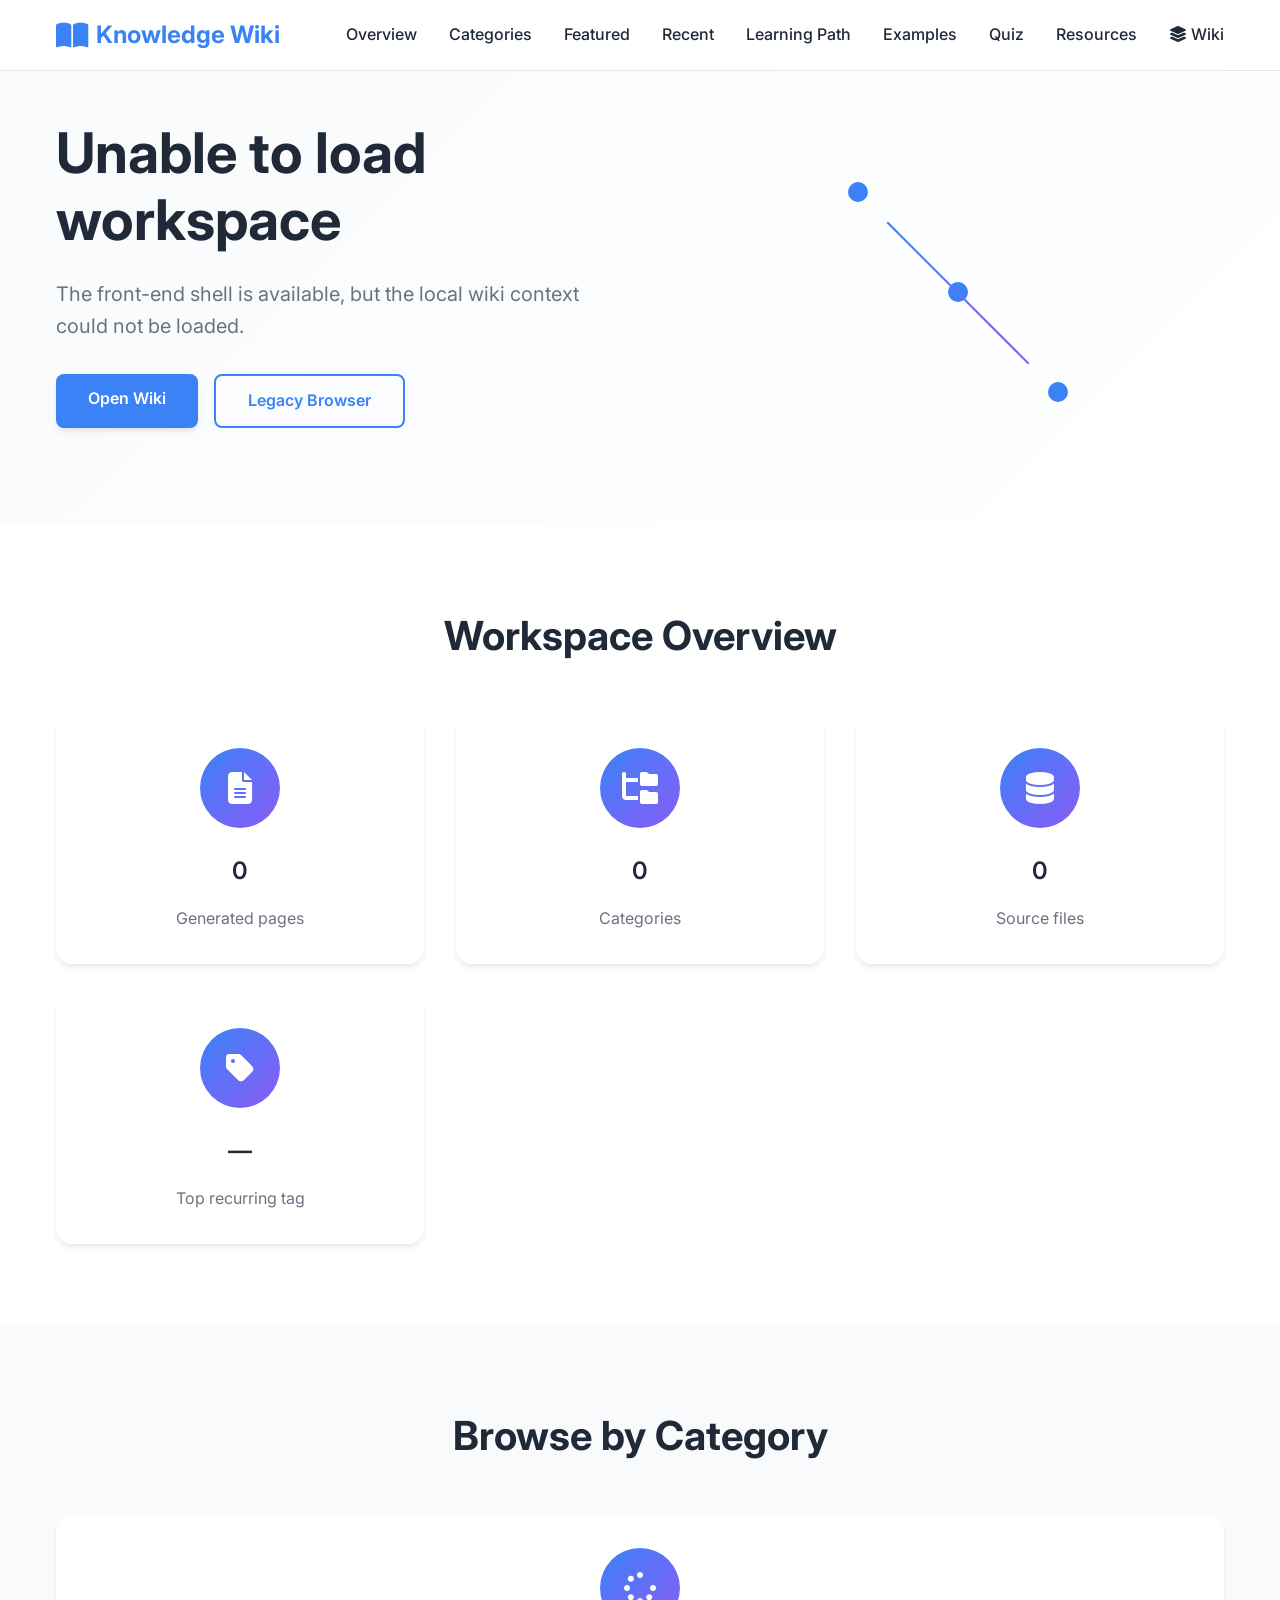
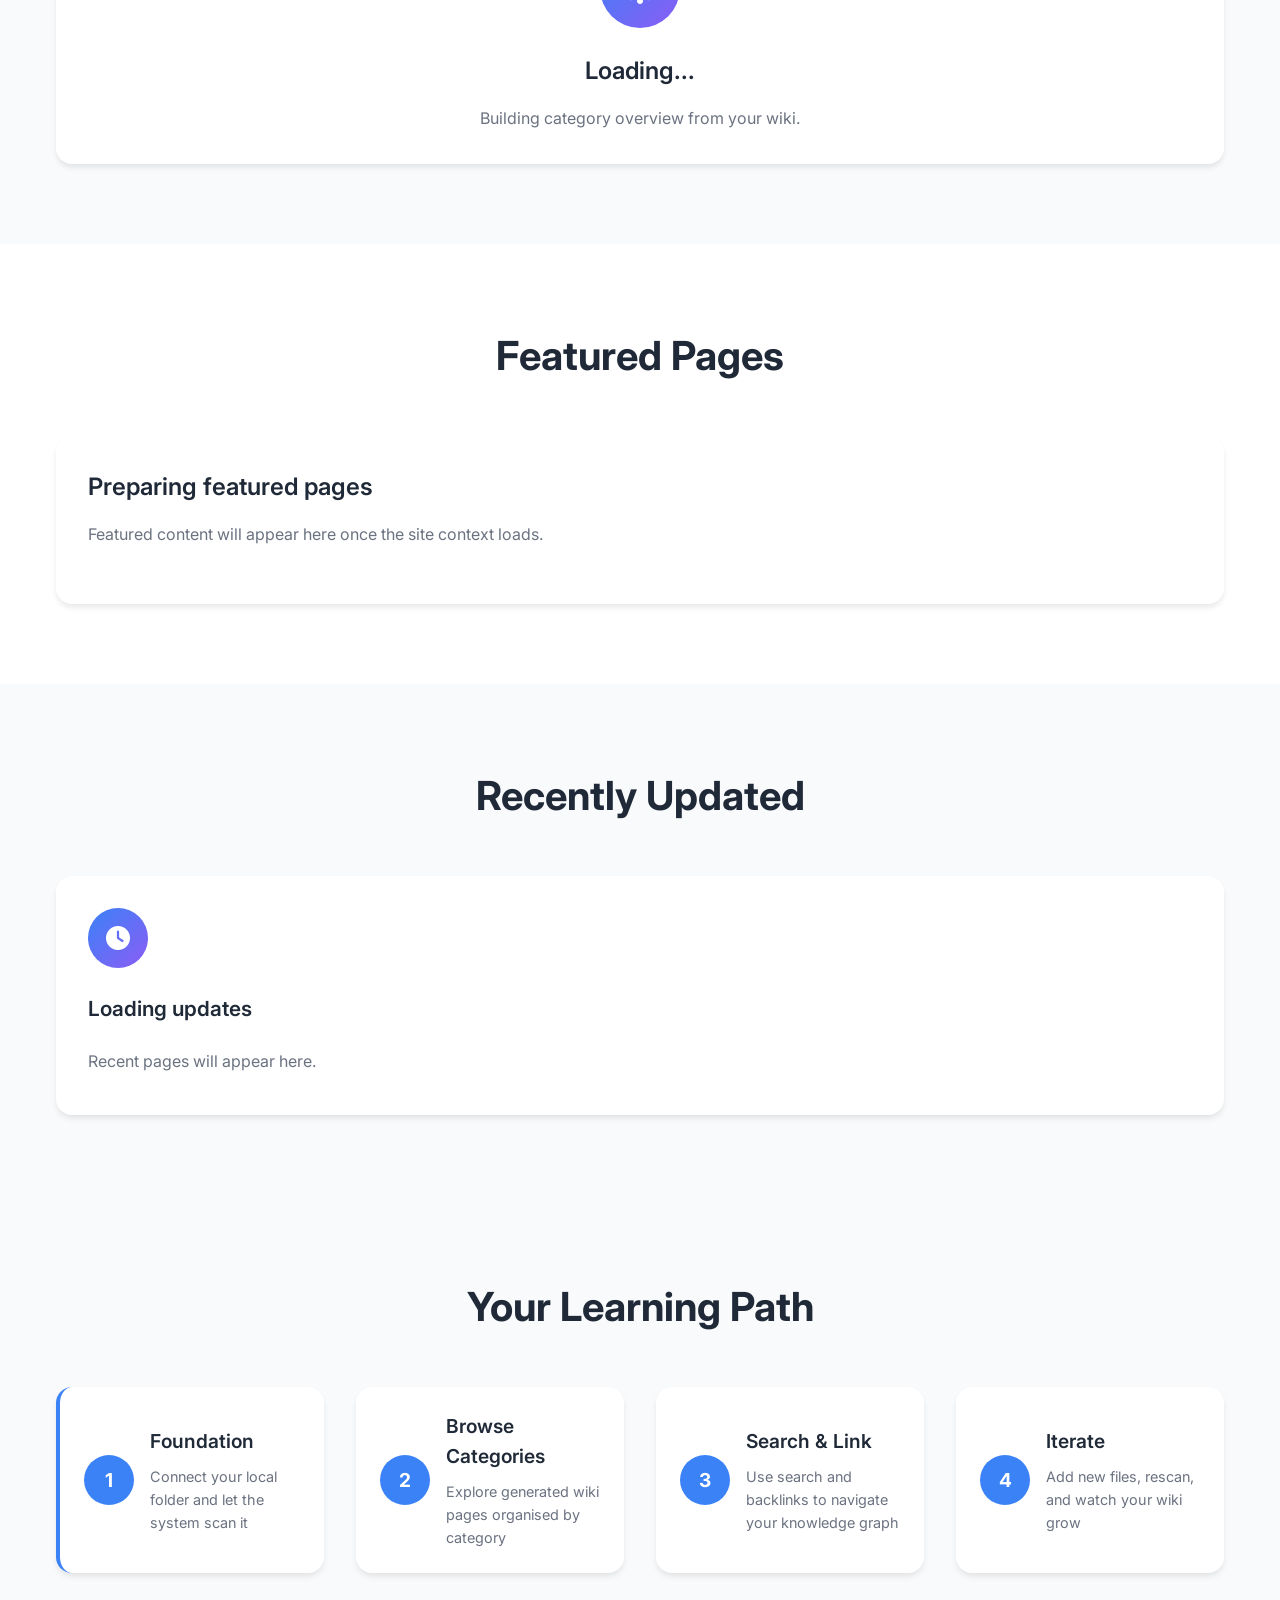
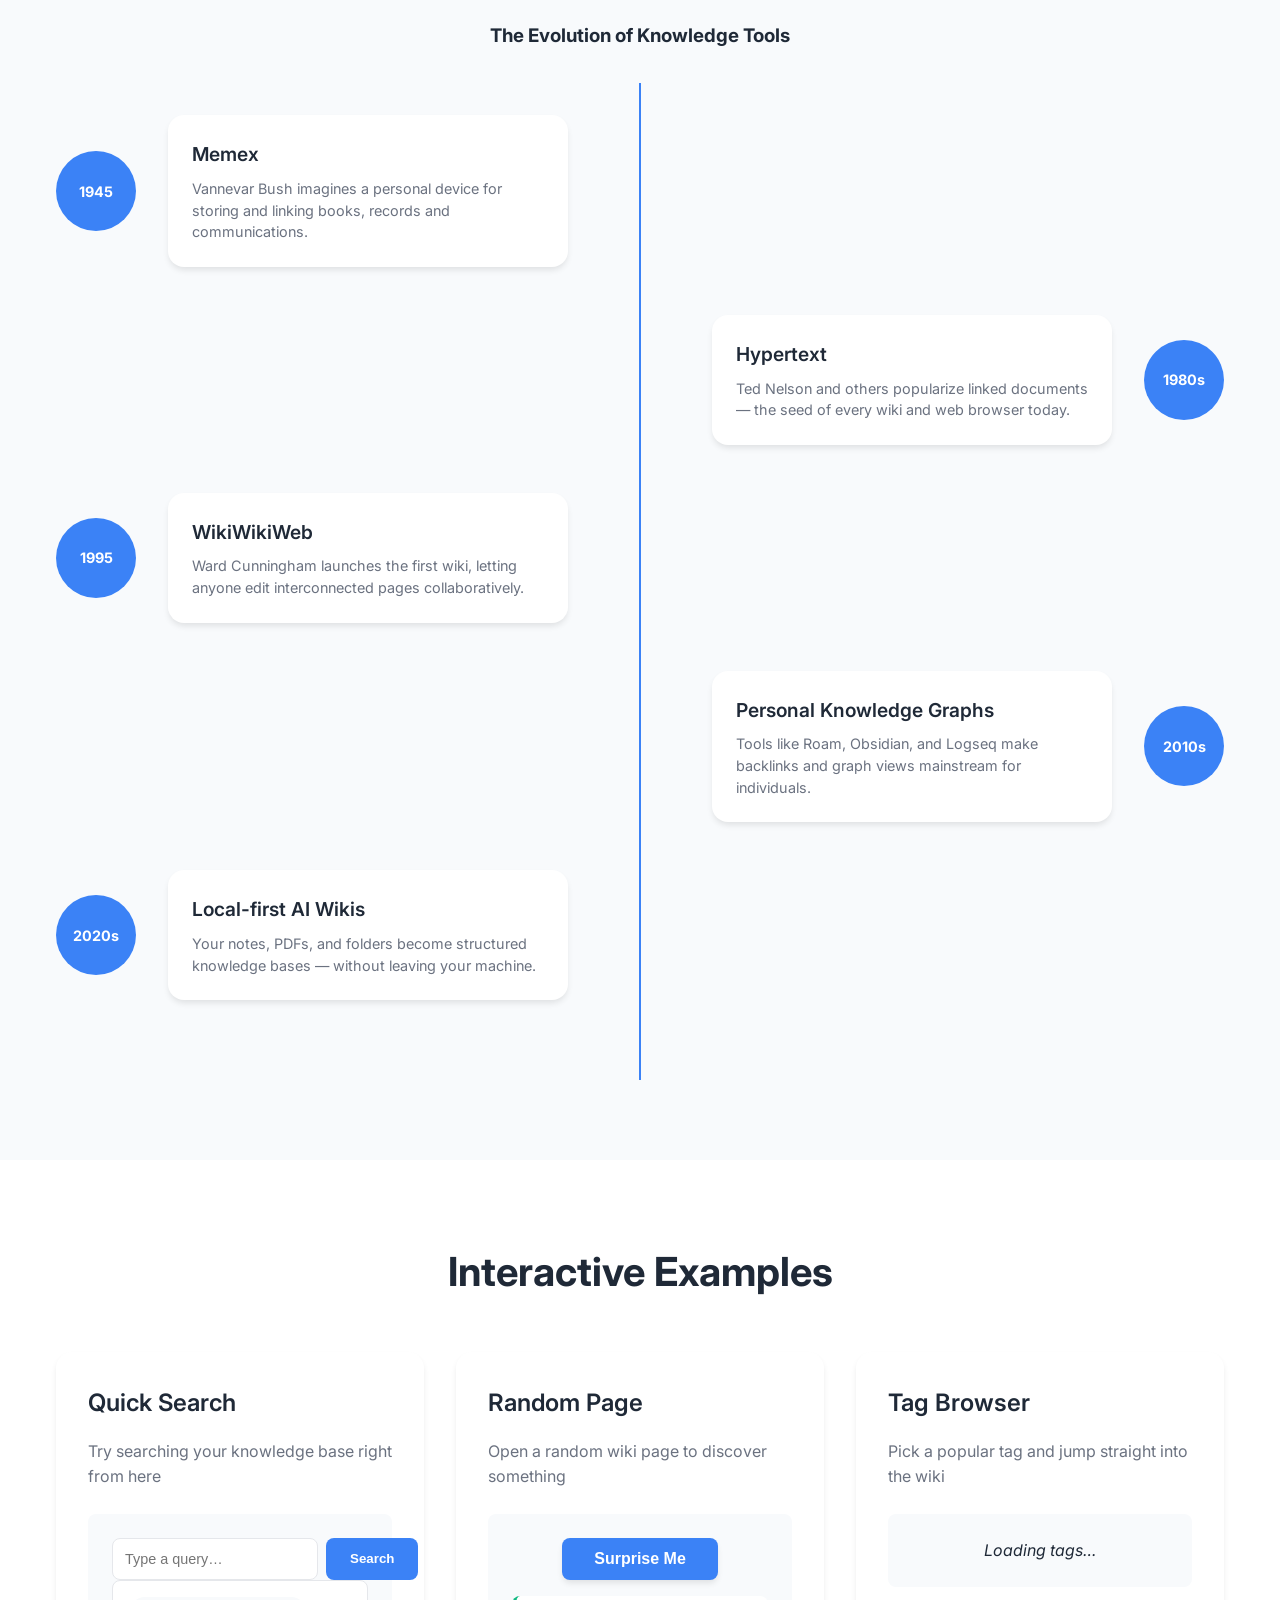
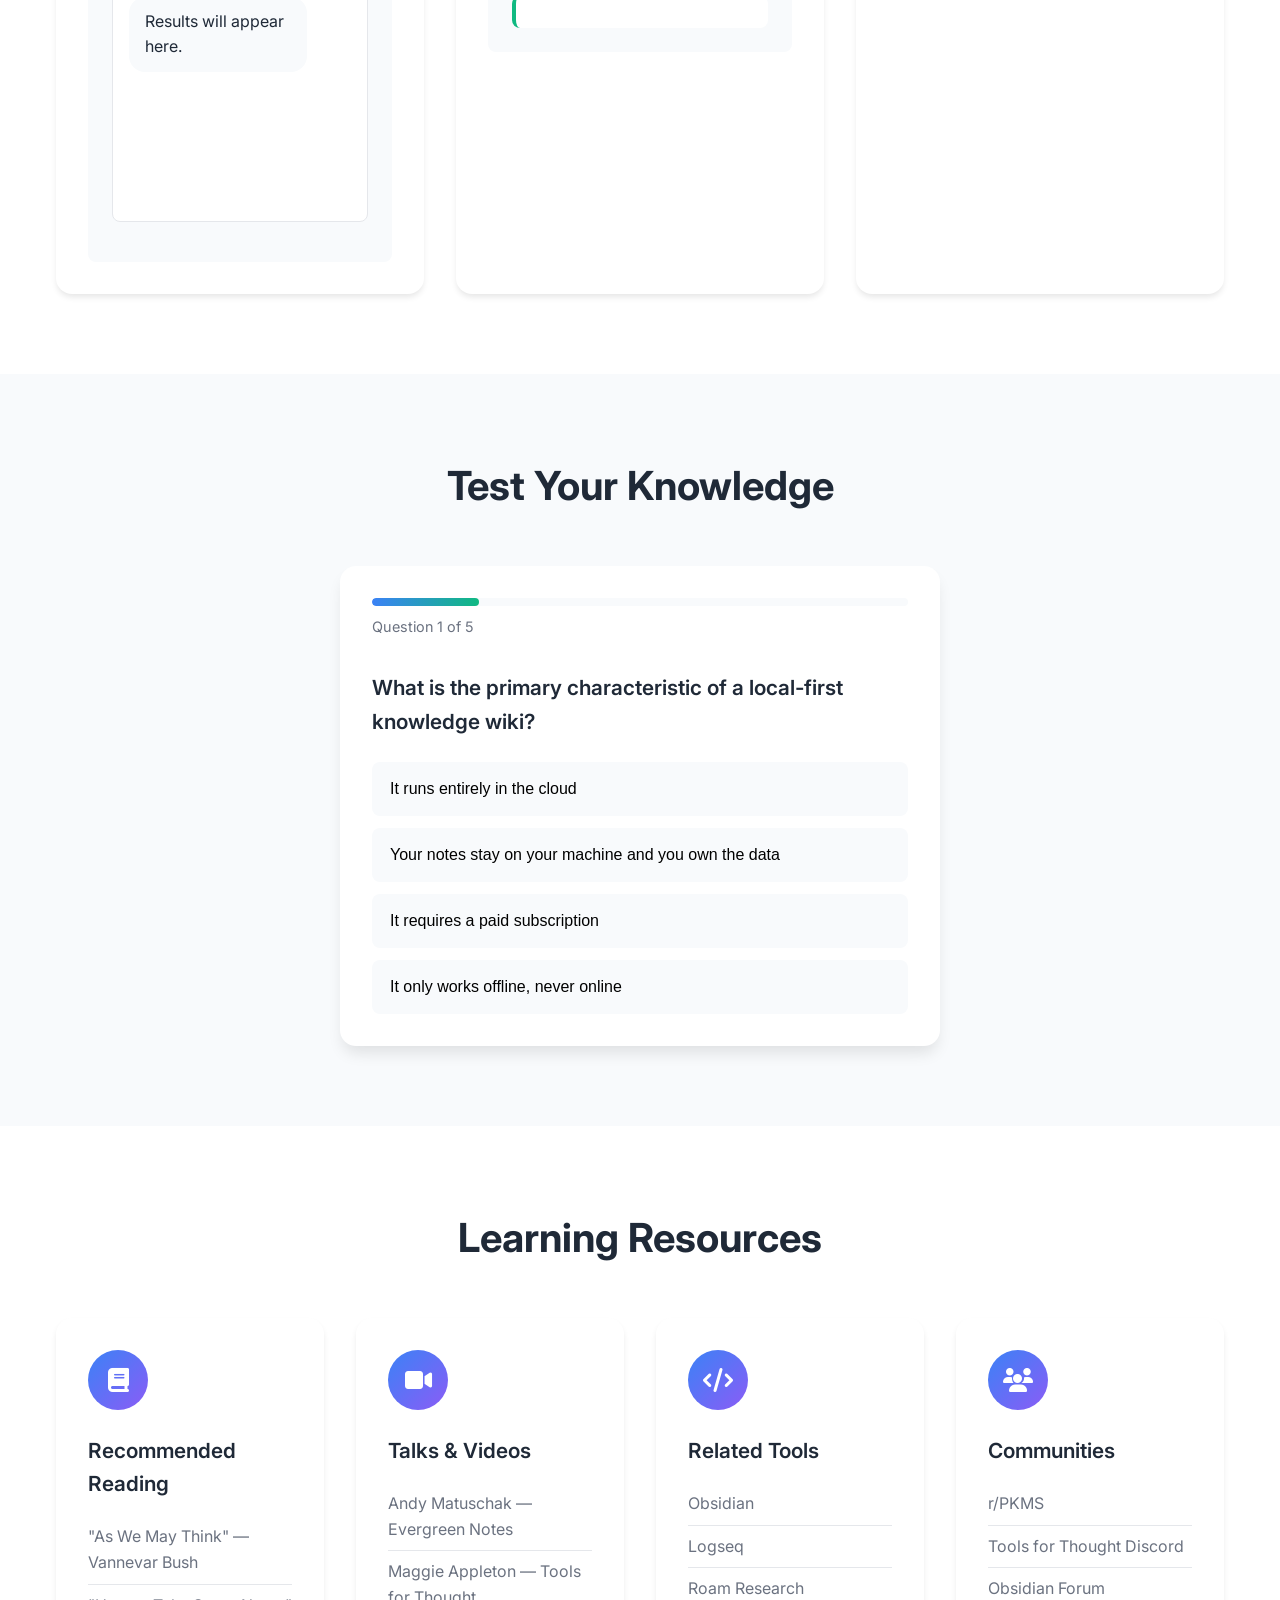
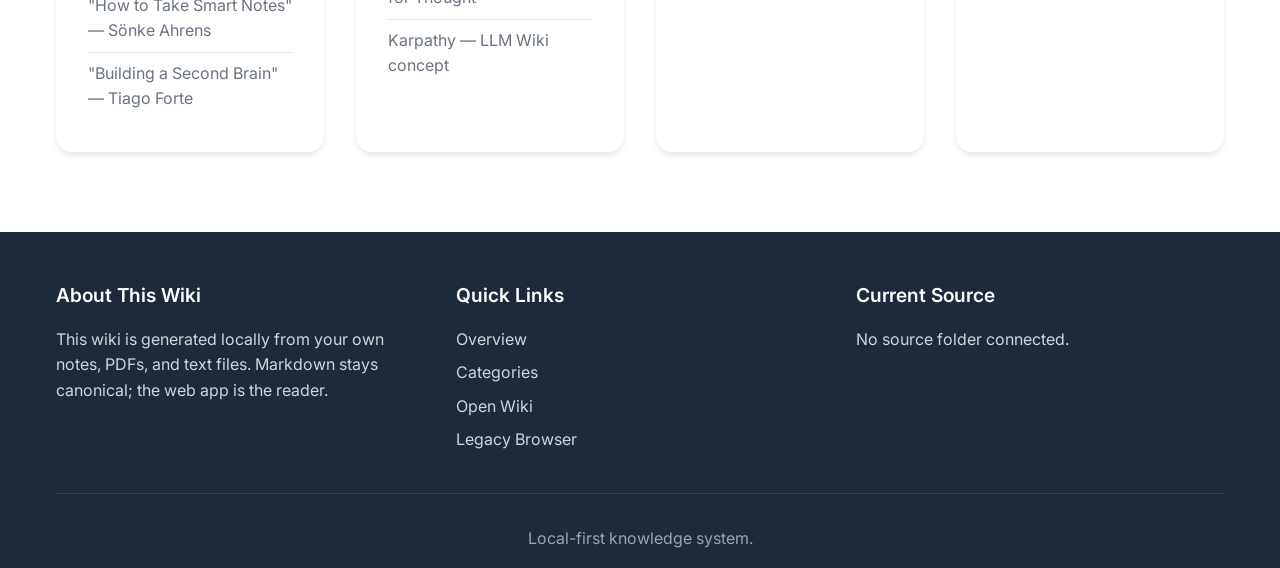
==== app/web/index.html @ fa037334 "Promote web wiki frontend" ====
<!DOCTYPE html>
<html lang="en">
<head>
    <meta charset="UTF-8">
    <meta name="viewport" content="width=device-width, initial-scale=1.0">
    <title>Local Knowledge Wiki</title>
    <link rel="stylesheet" href="css/style.css">
    <link rel="stylesheet" href="css/responsive.css">
    <link href="https://fonts.googleapis.com/css2?family=Inter:wght@300;400;500;600;700&display=swap" rel="stylesheet">
    <link rel="stylesheet" href="https://cdnjs.cloudflare.com/ajax/libs/font-awesome/6.4.0/css/all.min.css">
</head>
<body>
    <nav class="navbar">
        <div class="nav-container">
            <div class="nav-logo">
                <i class="fas fa-book-open"></i>
                <span id="siteTitle">Knowledge Wiki</span>
            </div>
            <ul class="nav-menu">
                <li><a href="#overview" class="nav-link">Overview</a></li>
                <li><a href="#categories" class="nav-link">Categories</a></li>
                <li><a href="#featured" class="nav-link">Featured</a></li>
                <li><a href="#recent" class="nav-link">Recent</a></li>
                <li><a href="#learning" class="nav-link">Learning Path</a></li>
                <li><a href="#examples" class="nav-link">Examples</a></li>
                <li><a href="#quiz" class="nav-link">Quiz</a></li>
                <li><a href="#resources" class="nav-link">Resources</a></li>
                <li><a href="wiki.html" id="wikiNavLink" class="nav-link wiki-nav-link"><i class="fas fa-layer-group" style="margin-right:4px"></i>Wiki</a></li>
            </ul>
            <div class="hamburger">
                <span></span>
                <span></span>
                <span></span>
            </div>
        </div>
    </nav>

    <section id="home" class="hero">
        <div class="hero-container">
            <div class="hero-content">
                <h1 class="hero-title" id="heroTitle">Local Knowledge Wiki</h1>
                <p class="hero-subtitle" id="heroSubtitle">Scan a local folder, turn it into structured Markdown, and browse it through a polished web reader.</p>
                <div class="hero-buttons">
                    <a class="btn btn-primary" id="openWikiButton" href="wiki.html">Open Wiki</a>
                    <a class="btn btn-secondary" id="legacyButton" href="/home">Legacy Browser</a>
                </div>
                <p id="heroMeta" class="hero-meta"></p>
            </div>
            <div class="hero-visual">
                <div class="ai-animation">
                    <div class="neural-network">
                        <div class="node"></div>
                        <div class="node"></div>
                        <div class="node"></div>
                        <div class="connection"></div>
                    </div>
                </div>
            </div>
        </div>
    </section>

    <section id="overview" class="section">
        <div class="container">
            <h2 class="section-title">Workspace Overview</h2>
            <div class="content-grid" id="overviewGrid">
                <div class="content-card">
                    <div class="card-icon"><i class="fas fa-file-alt"></i></div>
                    <h3 id="statPages">0</h3>
                    <p>Generated pages</p>
                </div>
                <div class="content-card">
                    <div class="card-icon"><i class="fas fa-folder-tree"></i></div>
                    <h3 id="statCategories">0</h3>
                    <p>Categories</p>
                </div>
                <div class="content-card">
                    <div class="card-icon"><i class="fas fa-database"></i></div>
                    <h3 id="statSources">0</h3>
                    <p>Source files</p>
                </div>
                <div class="content-card">
                    <div class="card-icon"><i class="fas fa-tag"></i></div>
                    <h3 id="statTopTag">—</h3>
                    <p>Top recurring tag</p>
                </div>
            </div>
        </div>
    </section>

    <section id="categories" class="section bg-light">
        <div class="container">
            <h2 class="section-title">Browse by Category</h2>
            <div class="content-grid" id="categoryCards">
                <div class="content-card">
                    <div class="card-icon"><i class="fas fa-spinner"></i></div>
                    <h3>Loading...</h3>
                    <p>Building category overview from your wiki.</p>
                </div>
            </div>
        </div>
    </section>

    <section id="featured" class="section">
        <div class="container">
            <h2 class="section-title">Featured Pages</h2>
            <div class="examples-grid" id="featuredGrid">
                <div class="example-card">
                    <h3>Preparing featured pages</h3>
                    <p>Featured content will appear here once the site context loads.</p>
                </div>
            </div>
        </div>
    </section>

    <section id="recent" class="section bg-light">
        <div class="container">
            <h2 class="section-title">Recently Updated</h2>
            <div class="resources-grid" id="recentGrid">
                <div class="resource-card">
                    <div class="resource-icon"><i class="fas fa-clock"></i></div>
                    <h3>Loading updates</h3>
                    <ul>
                        <li>Recent pages will appear here.</li>
                    </ul>
                </div>
            </div>
        </div>
    </section>

    <!-- Learning Path Section -->
    <section id="learning" class="section bg-light">
        <div class="container">
            <h2 class="section-title">Your Learning Path</h2>
            <div class="learning-path">
                <div class="path-step active" data-step="1">
                    <div class="step-number">1</div>
                    <div class="step-content">
                        <h3>Foundation</h3>
                        <p>Connect your local folder and let the system scan it</p>
                    </div>
                </div>
                <div class="path-step" data-step="2">
                    <div class="step-number">2</div>
                    <div class="step-content">
                        <h3>Browse Categories</h3>
                        <p>Explore generated wiki pages organised by category</p>
                    </div>
                </div>
                <div class="path-step" data-step="3">
                    <div class="step-number">3</div>
                    <div class="step-content">
                        <h3>Search & Link</h3>
                        <p>Use search and backlinks to navigate your knowledge graph</p>
                    </div>
                </div>
                <div class="path-step" data-step="4">
                    <div class="step-number">4</div>
                    <div class="step-content">
                        <h3>Iterate</h3>
                        <p>Add new files, rescan, and watch your wiki grow</p>
                    </div>
                </div>
            </div>

            <div style="margin-top: 3rem;">
                <h3 style="text-align: center; margin-bottom: 2rem;">The Evolution of Knowledge Tools</h3>
                <div class="timeline">
                    <div class="timeline-item">
                        <div class="timeline-year">1945</div>
                        <div class="timeline-content">
                            <h4>Memex</h4>
                            <p>Vannevar Bush imagines a personal device for storing and linking books, records and communications.</p>
                        </div>
                    </div>
                    <div class="timeline-item">
                        <div class="timeline-year">1980s</div>
                        <div class="timeline-content">
                            <h4>Hypertext</h4>
                            <p>Ted Nelson and others popularize linked documents — the seed of every wiki and web browser today.</p>
                        </div>
                    </div>
                    <div class="timeline-item">
                        <div class="timeline-year">1995</div>
                        <div class="timeline-content">
                            <h4>WikiWikiWeb</h4>
                            <p>Ward Cunningham launches the first wiki, letting anyone edit interconnected pages collaboratively.</p>
                        </div>
                    </div>
                    <div class="timeline-item">
                        <div class="timeline-year">2010s</div>
                        <div class="timeline-content">
                            <h4>Personal Knowledge Graphs</h4>
                            <p>Tools like Roam, Obsidian, and Logseq make backlinks and graph views mainstream for individuals.</p>
                        </div>
                    </div>
                    <div class="timeline-item">
                        <div class="timeline-year">2020s</div>
                        <div class="timeline-content">
                            <h4>Local-first AI Wikis</h4>
                            <p>Your notes, PDFs, and folders become structured knowledge bases — without leaving your machine.</p>
                        </div>
                    </div>
                </div>
            </div>
        </div>
    </section>

    <!-- Interactive Examples Section -->
    <section id="examples" class="section">
        <div class="container">
            <h2 class="section-title">Interactive Examples</h2>
            <div class="examples-grid">
                <div class="example-card">
                    <h3>Quick Search</h3>
                    <p>Try searching your knowledge base right from here</p>
                    <div class="demo-container">
                        <div class="chat-interface">
                            <div class="chat-input">
                                <input type="text" id="quickSearchInput" placeholder="Type a query…" />
                                <button onclick="quickSearch()">Search</button>
                            </div>
                            <div class="chat-messages" id="quickSearchResults">
                                <div class="message bot-message">Results will appear here.</div>
                            </div>
                        </div>
                    </div>
                </div>
                <div class="example-card">
                    <h3>Random Page</h3>
                    <p>Open a random wiki page to discover something</p>
                    <div class="demo-container">
                        <div class="decision-scenario">
                            <button class="btn btn-primary" onclick="openRandomPage()">Surprise Me</button>
                            <div id="randomPageResult" class="decision-result"></div>
                        </div>
                    </div>
                </div>
                <div class="example-card">
                    <h3>Tag Browser</h3>
                    <p>Pick a popular tag and jump straight into the wiki</p>
                    <div class="demo-container">
                        <div class="task-planner">
                            <div id="tagButtons" class="tag-buttons"><em>Loading tags…</em></div>
                        </div>
                    </div>
                </div>
            </div>
        </div>
    </section>

    <!-- Quiz Section -->
    <section id="quiz" class="section bg-light">
        <div class="container">
            <h2 class="section-title">Test Your Knowledge</h2>
            <div class="quiz-container">
                <div class="quiz-card" id="quizCard">
                    <div class="quiz-progress">
                        <div class="progress-bar">
                            <div class="progress-fill" id="progressFill"></div>
                        </div>
                        <span class="progress-text" id="progressText">Question 1 of 5</span>
                    </div>
                    <div class="quiz-question" id="quizQuestion">
                        <h3>What is the primary characteristic of a local-first knowledge wiki?</h3>
                    </div>
                    <div class="quiz-options" id="quizOptions">
                        <button class="quiz-option" onclick="selectAnswer(0)">It runs entirely in the cloud</button>
                        <button class="quiz-option" onclick="selectAnswer(1)">Your notes stay on your machine and you own the data</button>
                        <button class="quiz-option" onclick="selectAnswer(2)">It requires a paid subscription</button>
                        <button class="quiz-option" onclick="selectAnswer(3)">It only works offline, never online</button>
                    </div>
                    <div class="quiz-result" id="quizResult" style="display: none;">
                        <h3>Quiz Completed!</h3>
                        <p id="resultText"></p>
                        <button class="btn btn-primary" onclick="restartQuiz()">Restart Quiz</button>
                    </div>
                </div>
            </div>
        </div>
    </section>

    <!-- Resources Section -->
    <section id="resources" class="section">
        <div class="container">
            <h2 class="section-title">Learning Resources</h2>
            <div class="resources-grid">
                <div class="resource-card">
                    <div class="resource-icon"><i class="fas fa-book"></i></div>
                    <h3>Recommended Reading</h3>
                    <ul>
                        <li>"As We May Think" — Vannevar Bush</li>
                        <li>"How to Take Smart Notes" — Sönke Ahrens</li>
                        <li>"Building a Second Brain" — Tiago Forte</li>
                    </ul>
                </div>
                <div class="resource-card">
                    <div class="resource-icon"><i class="fas fa-video"></i></div>
                    <h3>Talks & Videos</h3>
                    <ul>
                        <li>Andy Matuschak — Evergreen Notes</li>
                        <li>Maggie Appleton — Tools for Thought</li>
                        <li>Karpathy — LLM Wiki concept</li>
                    </ul>
                </div>
                <div class="resource-card">
                    <div class="resource-icon"><i class="fas fa-code"></i></div>
                    <h3>Related Tools</h3>
                    <ul>
                        <li>Obsidian</li>
                        <li>Logseq</li>
                        <li>Roam Research</li>
                    </ul>
                </div>
                <div class="resource-card">
                    <div class="resource-icon"><i class="fas fa-users"></i></div>
                    <h3>Communities</h3>
                    <ul>
                        <li>r/PKMS</li>
                        <li>Tools for Thought Discord</li>
                        <li>Obsidian Forum</li>
                    </ul>
                </div>
            </div>
        </div>
    </section>

    <footer class="footer">
        <div class="container">
            <div class="footer-content">
                <div class="footer-section">
                    <h3>About This Wiki</h3>
                    <p id="footerAbout">This wiki is generated locally from your own notes, PDFs, and text files. Markdown stays canonical; the web app is the reader.</p>
                </div>
                <div class="footer-section">
                    <h3>Quick Links</h3>
                    <ul>
                        <li><a href="#overview">Overview</a></li>
                        <li><a href="#categories">Categories</a></li>
                        <li><a id="footerWikiLink" href="wiki.html">Open Wiki</a></li>
                        <li><a id="footerLegacyLink" href="/home">Legacy Browser</a></li>
                    </ul>
                </div>
                <div class="footer-section">
                    <h3>Current Source</h3>
                    <p id="sourceRootDisplay">No source folder connected.</p>
                </div>
            </div>
            <div class="footer-bottom">
                <p id="footerStatus">Local-first knowledge system.</p>
            </div>
        </div>
    </footer>

    <script src="js/main.js"></script>
</body>
</html>
---- app/web/css/style.css ----
/* Reset and Base Styles */
* {
    margin: 0;
    padding: 0;
    box-sizing: border-box;
}

:root {
    --primary-color: #3b82f6;
    --secondary-color: #8b5cf6;
    --accent-color: #10b981;
    --text-primary: #1f2937;
    --text-secondary: #6b7280;
    --bg-primary: #ffffff;
    --bg-secondary: #f8fafc;
    --bg-dark: #1e293b;
    --border-color: #e5e7eb;
    --shadow-sm: 0 1px 2px 0 rgb(0 0 0 / 0.05);
    --shadow-md: 0 4px 6px -1px rgb(0 0 0 / 0.1);
    --shadow-lg: 0 10px 15px -3px rgb(0 0 0 / 0.1);
    --shadow-xl: 0 20px 25px -5px rgb(0 0 0 / 0.1);
}

body {
    font-family: 'Inter', -apple-system, BlinkMacSystemFont, 'Segoe UI', Roboto, sans-serif;
    line-height: 1.6;
    color: var(--text-primary);
    background-color: var(--bg-primary);
}

.container {
    max-width: 1200px;
    margin: 0 auto;
    padding: 0 1rem;
}

/* Navigation */
.navbar {
    position: fixed;
    top: 0;
    width: 100%;
    background: var(--bg-primary);
    backdrop-filter: blur(10px);
    border-bottom: 1px solid var(--border-color);
    z-index: 1000;
    transition: all 0.3s ease;
}

.nav-container {
    max-width: 1200px;
    margin: 0 auto;
    padding: 0 1rem;
    display: flex;
    justify-content: space-between;
    align-items: center;
    height: 70px;
}

.nav-logo {
    display: flex;
    align-items: center;
    font-size: 1.5rem;
    font-weight: 700;
    color: var(--primary-color);
}

.nav-logo i {
    margin-right: 0.5rem;
    font-size: 1.8rem;
}

.nav-menu {
    display: flex;
    list-style: none;
    gap: 2rem;
}

.nav-link {
    text-decoration: none;
    color: var(--text-primary);
    font-weight: 500;
    transition: color 0.3s ease;
    position: relative;
}

.nav-link:hover {
    color: var(--primary-color);
}

.nav-link::after {
    content: '';
    position: absolute;
    bottom: -5px;
    left: 0;
    width: 0;
    height: 2px;
    background: var(--primary-color);
    transition: width 0.3s ease;
}

.nav-link:hover::after {
    width: 100%;
}

.hamburger {
    display: none;
    flex-direction: column;
    cursor: pointer;
}

.hamburger span {
    width: 25px;
    height: 3px;
    background: var(--text-primary);
    margin: 3px 0;
    transition: 0.3s;
}

/* Hero Section */
.hero {
    padding: 120px 0 80px;
    background: linear-gradient(135deg, var(--bg-secondary) 0%, var(--bg-primary) 100%);
    position: relative;
    overflow: hidden;
}

.hero-container {
    max-width: 1200px;
    margin: 0 auto;
    padding: 0 1rem;
    display: grid;
    grid-template-columns: 1fr 1fr;
    gap: 4rem;
    align-items: center;
}

.hero-title {
    font-size: 3.5rem;
    font-weight: 700;
    line-height: 1.2;
    color: var(--text-primary);
    margin-bottom: 1.5rem;
}

.hero-subtitle {
    font-size: 1.25rem;
    color: var(--text-secondary);
    margin-bottom: 2rem;
    line-height: 1.6;
}

.hero-buttons {
    display: flex;
    gap: 1rem;
}

.btn {
    padding: 0.75rem 2rem;
    border: none;
    border-radius: 0.5rem;
    font-size: 1rem;
    font-weight: 600;
    cursor: pointer;
    transition: all 0.3s ease;
    text-decoration: none;
    display: inline-block;
    text-align: center;
}

.btn-primary {
    background: var(--primary-color);
    color: white;
    box-shadow: var(--shadow-md);
}

.btn-primary:hover {
    background: #2563eb;
    transform: translateY(-2px);
    box-shadow: var(--shadow-lg);
}

.btn-secondary {
    background: transparent;
    color: var(--primary-color);
    border: 2px solid var(--primary-color);
}

.btn-secondary:hover {
    background: var(--primary-color);
    color: white;
    transform: translateY(-2px);
}

/* Hero Visual */
.hero-visual {
    display: flex;
    justify-content: center;
    align-items: center;
}

.ai-animation {
    position: relative;
    width: 300px;
    height: 300px;
}

.neural-network {
    position: relative;
    width: 100%;
    height: 100%;
}

.node {
    position: absolute;
    width: 20px;
    height: 20px;
    background: var(--primary-color);
    border-radius: 50%;
    animation: pulse 2s infinite;
}

.node:nth-child(1) {
    top: 50px;
    left: 50px;
    animation-delay: 0s;
}

.node:nth-child(2) {
    top: 150px;
    left: 150px;
    animation-delay: 0.5s;
}

.node:nth-child(3) {
    top: 250px;
    left: 250px;
    animation-delay: 1s;
}

.connection {
    position: absolute;
    width: 200px;
    height: 2px;
    background: linear-gradient(90deg, var(--primary-color), var(--secondary-color));
    top: 160px;
    left: 60px;
    transform: rotate(45deg);
    animation: flow 3s infinite;
}

@keyframes pulse {
    0%, 100% { transform: scale(1); opacity: 1; }
    50% { transform: scale(1.2); opacity: 0.7; }
}

@keyframes flow {
    0% { opacity: 0.3; }
    50% { opacity: 1; }
    100% { opacity: 0.3; }
}

/* Sections */
.section {
    padding: 80px 0;
}

.bg-light {
    background: var(--bg-secondary);
}

.section-title {
    font-size: 2.5rem;
    font-weight: 700;
    text-align: center;
    margin-bottom: 3rem;
    color: var(--text-primary);
}

/* Content Grid */
.content-grid {
    display: grid;
    grid-template-columns: repeat(auto-fit, minmax(300px, 1fr));
    gap: 2rem;
}

.content-card {
    background: var(--bg-primary);
    padding: 2rem;
    border-radius: 1rem;
    box-shadow: var(--shadow-md);
    transition: transform 0.3s ease, box-shadow 0.3s ease;
    text-align: center;
}

.content-card:hover {
    transform: translateY(-5px);
    box-shadow: var(--shadow-xl);
}

.card-icon {
    width: 80px;
    height: 80px;
    background: linear-gradient(135deg, var(--primary-color), var(--secondary-color));
    border-radius: 50%;
    display: flex;
    align-items: center;
    justify-content: center;
    margin: 0 auto 1.5rem;
}

.card-icon i {
    font-size: 2rem;
    color: white;
}

.content-card h3 {
    font-size: 1.5rem;
    font-weight: 600;
    margin-bottom: 1rem;
    color: var(--text-primary);
}

.content-card p {
    color: var(--text-secondary);
    line-height: 1.6;
}

/* Learning Path */
.learning-path {
    display: grid;
    grid-template-columns: repeat(auto-fit, minmax(250px, 1fr));
    gap: 2rem;
    margin-top: 2rem;
}

.path-step {
    display: flex;
    align-items: center;
    padding: 1.5rem;
    background: var(--bg-primary);
    border-radius: 1rem;
    box-shadow: var(--shadow-md);
    transition: all 0.3s ease;
    position: relative;
    overflow: hidden;
}

.path-step:hover {
    transform: translateY(-3px);
    box-shadow: var(--shadow-lg);
}

.path-step.active {
    border-left: 4px solid var(--primary-color);
}

.step-number {
    width: 50px;
    height: 50px;
    background: var(--primary-color);
    color: white;
    border-radius: 50%;
    display: flex;
    align-items: center;
    justify-content: center;
    font-weight: 700;
    font-size: 1.2rem;
    margin-right: 1rem;
    flex-shrink: 0;
}

.step-content h3 {
    font-size: 1.2rem;
    font-weight: 600;
    margin-bottom: 0.5rem;
    color: var(--text-primary);
}

.step-content p {
    color: var(--text-secondary);
    font-size: 0.9rem;
}

/* Examples Grid */
.examples-grid {
    display: grid;
    grid-template-columns: repeat(auto-fit, minmax(350px, 1fr));
    gap: 2rem;
}

.example-card {
    background: var(--bg-primary);
    padding: 2rem;
    border-radius: 1rem;
    box-shadow: var(--shadow-md);
    transition: transform 0.3s ease;
}

.example-card:hover {
    transform: translateY(-3px);
}

.example-card h3 {
    font-size: 1.5rem;
    font-weight: 600;
    margin-bottom: 1rem;
    color: var(--text-primary);
}

.example-card p {
    color: var(--text-secondary);
    margin-bottom: 1.5rem;
}

.demo-container {
    background: var(--bg-secondary);
    padding: 1.5rem;
    border-radius: 0.5rem;
    margin-top: 1rem;
}

/* Chat Interface */
.chat-interface {
    display: flex;
    flex-direction: column;
    height: 300px;
}

.chat-messages {
    flex: 1;
    overflow-y: auto;
    padding: 1rem;
    background: white;
    border-radius: 0.5rem;
    margin-bottom: 1rem;
    border: 1px solid var(--border-color);
}

.message {
    margin-bottom: 1rem;
    padding: 0.75rem 1rem;
    border-radius: 1rem;
    max-width: 80%;
}

.bot-message {
    background: var(--bg-secondary);
    align-self: flex-start;
}

.user-message {
    background: var(--primary-color);
    color: white;
    align-self: flex-end;
    margin-left: auto;
}

.chat-input {
    display: flex;
    gap: 0.5rem;
}

.chat-input input {
    flex: 1;
    padding: 0.75rem;
    border: 1px solid var(--border-color);
    border-radius: 0.5rem;
    font-size: 0.9rem;
}

.chat-input button {
    padding: 0.75rem 1.5rem;
    background: var(--primary-color);
    color: white;
    border: none;
    border-radius: 0.5rem;
    cursor: pointer;
    font-weight: 600;
}

/* Decision Scenario */
.decision-scenario {
    text-align: center;
}

.decision-result {
    margin-top: 1rem;
    padding: 1rem;
    background: white;
    border-radius: 0.5rem;
    border-left: 4px solid var(--accent-color);
}

/* Task Planner */
.task-planner {
    text-align: center;
}

.task-planner input {
    width: 100%;
    padding: 0.75rem;
    margin-bottom: 1rem;
    border: 1px solid var(--border-color);
    border-radius: 0.5rem;
    font-size: 0.9rem;
}

.task-plan {
    margin-top: 1rem;
    padding: 1rem;
    background: white;
    border-radius: 0.5rem;
    border-left: 4px solid var(--secondary-color);
    text-align: left;
}

.task-plan ol {
    margin-left: 1.5rem;
}

.task-plan li {
    margin-bottom: 0.5rem;
    color: var(--text-secondary);
}

/* Quiz Styles */
.quiz-container {
    max-width: 600px;
    margin: 0 auto;
}

.quiz-card {
    background: var(--bg-primary);
    padding: 2rem;
    border-radius: 1rem;
    box-shadow: var(--shadow-lg);
}

.quiz-progress {
    margin-bottom: 2rem;
}

.progress-bar {
    width: 100%;
    height: 8px;
    background: var(--bg-secondary);
    border-radius: 4px;
    overflow: hidden;
    margin-bottom: 0.5rem;
}

.progress-fill {
    height: 100%;
    background: linear-gradient(90deg, var(--primary-color), var(--accent-color));
    border-radius: 4px;
    transition: width 0.3s ease;
    width: 20%;
}

.progress-text {
    font-size: 0.9rem;
    color: var(--text-secondary);
}

.quiz-question h3 {
    font-size: 1.3rem;
    font-weight: 600;
    margin-bottom: 1.5rem;
    color: var(--text-primary);
}

.quiz-options {
    display: flex;
    flex-direction: column;
    gap: 0.75rem;
}

.quiz-option {
    padding: 1rem;
    background: var(--bg-secondary);
    border: 2px solid transparent;
    border-radius: 0.5rem;
    text-align: left;
    cursor: pointer;
    transition: all 0.3s ease;
    font-size: 1rem;
}

.quiz-option:hover {
    border-color: var(--primary-color);
    background: white;
}

.quiz-option.correct {
    background: #d1fae5;
    border-color: var(--accent-color);
    color: #065f46;
}

.quiz-option.incorrect {
    background: #fee2e2;
    border-color: #ef4444;
    color: #991b1b;
}

.quiz-result {
    text-align: center;
    padding: 2rem;
}

.quiz-result h3 {
    font-size: 1.5rem;
    font-weight: 600;
    margin-bottom: 1rem;
    color: var(--text-primary);
}

.quiz-result p {
    color: var(--text-secondary);
    margin-bottom: 1.5rem;
}

/* Resources */
.resources-grid {
    display: grid;
    grid-template-columns: repeat(auto-fit, minmax(250px, 1fr));
    gap: 2rem;
}

.resource-card {
    background: var(--bg-primary);
    padding: 2rem;
    border-radius: 1rem;
    box-shadow: var(--shadow-md);
    transition: transform 0.3s ease;
}

.resource-card:hover {
    transform: translateY(-3px);
}

.resource-icon {
    width: 60px;
    height: 60px;
    background: linear-gradient(135deg, var(--primary-color), var(--secondary-color));
    border-radius: 50%;
    display: flex;
    align-items: center;
    justify-content: center;
    margin-bottom: 1.5rem;
}

.resource-icon i {
    font-size: 1.5rem;
    color: white;
}

.resource-card h3 {
    font-size: 1.3rem;
    font-weight: 600;
    margin-bottom: 1rem;
    color: var(--text-primary);
}

.resource-card ul {
    list-style: none;
}

.resource-card li {
    padding: 0.5rem 0;
    color: var(--text-secondary);
    border-bottom: 1px solid var(--border-color);
}

.resource-card li:last-child {
    border-bottom: none;
}

/* Timeline */
.timeline {
    position: relative;
    padding: 2rem 0;
}

.timeline::before {
    content: '';
    position: absolute;
    left: 50%;
    top: 0;
    bottom: 0;
    width: 2px;
    background: var(--primary-color);
    transform: translateX(-50%);
}

.timeline-item {
    display: flex;
    align-items: center;
    margin-bottom: 3rem;
    position: relative;
}

.timeline-item:nth-child(odd) {
    flex-direction: row;
}

.timeline-item:nth-child(even) {
    flex-direction: row-reverse;
}

.timeline-year {
    width: 80px;
    height: 80px;
    background: var(--primary-color);
    color: white;
    border-radius: 50%;
    display: flex;
    align-items: center;
    justify-content: center;
    font-weight: 700;
    font-size: 0.9rem;
    flex-shrink: 0;
    position: relative;
    z-index: 2;
}

.timeline-content {
    background: var(--bg-primary);
    padding: 1.5rem;
    border-radius: 1rem;
    box-shadow: var(--shadow-md);
    margin: 0 2rem;
    flex: 1;
    max-width: 400px;
}

.timeline-content h4 {
    font-size: 1.2rem;
    font-weight: 600;
    margin-bottom: 0.5rem;
    color: var(--text-primary);
}

.timeline-content p {
    color: var(--text-secondary);
    font-size: 0.9rem;
    line-height: 1.5;
}

/* Footer */
.footer {
    background: var(--bg-dark);
    color: white;
    padding: 3rem 0 1rem;
}

.footer-content {
    display: grid;
    grid-template-columns: repeat(auto-fit, minmax(250px, 1fr));
    gap: 2rem;
    margin-bottom: 2rem;
}

.footer-section h3 {
    font-size: 1.2rem;
    font-weight: 600;
    margin-bottom: 1rem;
    color: white;
}

.footer-section p {
    color: #d1d5db;
    line-height: 1.6;
}

.footer-section ul {
    list-style: none;
}

.footer-section li {
    margin-bottom: 0.5rem;
}

.footer-section a {
    color: #d1d5db;
    text-decoration: none;
    transition: color 0.3s ease;
}

.footer-section a:hover {
    color: var(--primary-color);
}

.social-links {
    display: flex;
    gap: 1rem;
}

.social-links a {
    width: 40px;
    height: 40px;
    background: rgba(255, 255, 255, 0.1);
    border-radius: 50%;
    display: flex;
    align-items: center;
    justify-content: center;
    transition: background 0.3s ease;
}

.social-links a:hover {
    background: var(--primary-color);
}

.footer-bottom {
    text-align: center;
    padding-top: 2rem;
    border-top: 1px solid #374151;
    color: #9ca3af;
}

/* Utility Classes */
.text-center {
    text-align: center;
}

.mt-1 { margin-top: 0.5rem; }
.mt-2 { margin-top: 1rem; }
.mt-3 { margin-top: 1.5rem; }
.mt-4 { margin-top: 2rem; }

.mb-1 { margin-bottom: 0.5rem; }
.mb-2 { margin-bottom: 1rem; }
.mb-3 { margin-bottom: 1.5rem; }
.mb-4 { margin-bottom: 2rem; }

/* Smooth scrolling */
html {
    scroll-behavior: smooth;
}

/* Loading animation */
.loading {
    display: inline-block;
    width: 20px;
    height: 20px;
    border: 3px solid rgba(255,255,255,.3);
    border-radius: 50%;
    border-top-color: #fff;
    animation: spin 1s ease-in-out infinite;
}

@keyframes spin {
    to { transform: rotate(360deg); }
}
---- app/web/css/responsive.css ----
/* Responsive Design */

/* Tablets and smaller devices */
@media (max-width: 768px) {
    /* Navigation */
    .nav-menu {
        position: fixed;
        left: -100%;
        top: 70px;
        flex-direction: column;
        background-color: var(--bg-primary);
        width: 100%;
        text-align: center;
        transition: 0.3s;
        box-shadow: var(--shadow-lg);
        padding: 2rem 0;
    }

    .nav-menu.active {
        left: 0;
    }

    .hamburger {
        display: flex;
    }

    .hamburger.active span:nth-child(2) {
        opacity: 0;
    }

    .hamburger.active span:nth-child(1) {
        transform: translateY(8px) rotate(45deg);
    }

    .hamburger.active span:nth-child(3) {
        transform: translateY(-8px) rotate(-45deg);
    }

    /* Hero Section */
    .hero-container {
        grid-template-columns: 1fr;
        text-align: center;
        gap: 2rem;
    }

    .hero-title {
        font-size: 2.5rem;
    }

    .hero-subtitle {
        font-size: 1.1rem;
    }

    .hero-buttons {
        justify-content: center;
        flex-wrap: wrap;
    }

    .ai-animation {
        width: 200px;
        height: 200px;
    }

    /* Content Grid */
    .content-grid {
        grid-template-columns: 1fr;
        gap: 1.5rem;
    }

    /* Learning Path */
    .learning-path {
        grid-template-columns: 1fr;
        gap: 1.5rem;
    }

    .path-step {
        flex-direction: column;
        text-align: center;
    }

    .step-number {
        margin-right: 0;
        margin-bottom: 1rem;
    }

    /* Timeline */
    .timeline::before {
        left: 40px;
        transform: none;
    }
    
    .timeline-item {
        flex-direction: row !important;
        justify-content: flex-start;
        margin-left: 20px;
    }
    
    .timeline-year {
        position: absolute;
        left: 0;
        z-index: 3;
    }
    
    .timeline-content {
        margin-left: 100px;
        margin-right: 0;
    }

    /* Examples Grid */
    .examples-grid {
        grid-template-columns: 1fr;
        gap: 1.5rem;
    }

    .demo-container {
        padding: 1rem;
    }

    /* Chat Interface */
    .chat-interface {
        height: 250px;
    }

    .chat-input {
        flex-direction: column;
        gap: 0.5rem;
    }

    .chat-input input {
        width: 100%;
    }

    /* Resources Grid */
    .resources-grid {
        grid-template-columns: 1fr;
        gap: 1.5rem;
    }

    /* Footer */
    .footer-content {
        grid-template-columns: 1fr;
        text-align: center;
        gap: 2rem;
    }

    .social-links {
        justify-content: center;
    }

    /* General adjustments */
    .section {
        padding: 60px 0;
    }

    .section-title {
        font-size: 2rem;
        margin-bottom: 2rem;
    }

    .container {
        padding: 0 1rem;
    }
}

/* Small mobile devices */
@media (max-width: 480px) {
    /* Navigation */
    .nav-logo {
        font-size: 1.2rem;
    }

    .nav-logo i {
        font-size: 1.5rem;
    }

    /* Hero Section */
    .hero {
        padding: 100px 0 60px;
    }

    .hero-title {
        font-size: 2rem;
    }

    .hero-subtitle {
        font-size: 1rem;
    }

    .hero-buttons {
        flex-direction: column;
        align-items: center;
        gap: 0.75rem;
    }

    .btn {
        width: 100%;
        max-width: 250px;
    }

    /* Content Cards */
    .content-card {
        padding: 1.5rem;
    }

    .card-icon {
        width: 60px;
        height: 60px;
    }

    .card-icon i {
        font-size: 1.5rem;
    }

    /* Learning Path */
    .path-step {
        padding: 1rem;
    }

    .step-number {
        width: 40px;
        height: 40px;
        font-size: 1rem;
    }

    /* Examples */
    .example-card {
        padding: 1.5rem;
    }

    /* Quiz */
    .quiz-card {
        padding: 1.5rem;
    }

    .quiz-option {
        padding: 0.75rem;
        font-size: 0.9rem;
    }

    /* Resources */
    .resource-card {
        padding: 1.5rem;
    }

    .resource-icon {
        width: 50px;
        height: 50px;
    }

    .resource-icon i {
        font-size: 1.2rem;
    }

    /* Footer */
    .footer {
        padding: 2rem 0 1rem;
    }

    .footer-content {
        gap: 1.5rem;
    }

    .footer-section h3 {
        font-size: 1.1rem;
    }
}

/* Large screens */
@media (min-width: 1400px) {
    .container {
        max-width: 1400px;
    }

    .hero-container {
        max-width: 1400px;
    }

    .nav-container {
        max-width: 1400px;
    }

    .hero-title {
        font-size: 4rem;
    }

    .section-title {
        font-size: 3rem;
    }
}

/* Extra small devices */
@media (max-width: 320px) {
    .hero-title {
        font-size: 1.8rem;
    }

    .hero-subtitle {
        font-size: 0.9rem;
    }

    .section-title {
        font-size: 1.8rem;
    }

    .content-card {
        padding: 1rem;
    }

    .example-card {
        padding: 1rem;
    }

    .quiz-card {
        padding: 1rem;
    }

    .resource-card {
        padding: 1rem;
    }
}

/* Landscape orientation for mobile */
@media (max-height: 500px) and (orientation: landscape) {
    .hero {
        padding: 100px 0 40px;
    }

    .hero-container {
        gap: 2rem;
    }

    .hero-title {
        font-size: 2rem;
    }

    .ai-animation {
        width: 150px;
        height: 150px;
    }

    .section {
        padding: 40px 0;
    }
}

/* High DPI displays */
@media (-webkit-min-device-pixel-ratio: 2), (min-resolution: 192dpi) {
    .card-icon,
    .resource-icon,
    .step-number {
        image-rendering: -webkit-optimize-contrast;
        image-rendering: crisp-edges;
    }
}

/* Reduced motion preference */
@media (prefers-reduced-motion: reduce) {
    * {
        animation-duration: 0.01ms !important;
        animation-iteration-count: 1 !important;
        transition-duration: 0.01ms !important;
    }
    
    html {
        scroll-behavior: auto;
    }
}

/* Dark mode support */
@media (prefers-color-scheme: dark) {
    :root {
        --text-primary: #f9fafb;
        --text-secondary: #d1d5db;
        --bg-primary: #1f2937;
        --bg-secondary: #111827;
        --bg-dark: #0f172a;
        --border-color: #374151;
    }
    
    .navbar {
        background: rgba(31, 41, 55, 0.95);
    }
    
    .content-card,
    .example-card,
    .quiz-card,
    .resource-card {
        background: var(--bg-dark);
        color: var(--text-primary);
    }
    
    .chat-input input,
    .task-planner input {
        background: var(--bg-secondary);
        color: var(--text-primary);
        border-color: var(--border-color);
    }
    
    .chat-messages {
        background: var(--bg-secondary);
        color: var(--text-primary);
    }
    
    .bot-message {
        background: var(--bg-dark);
        color: var(--text-primary);
    }
}
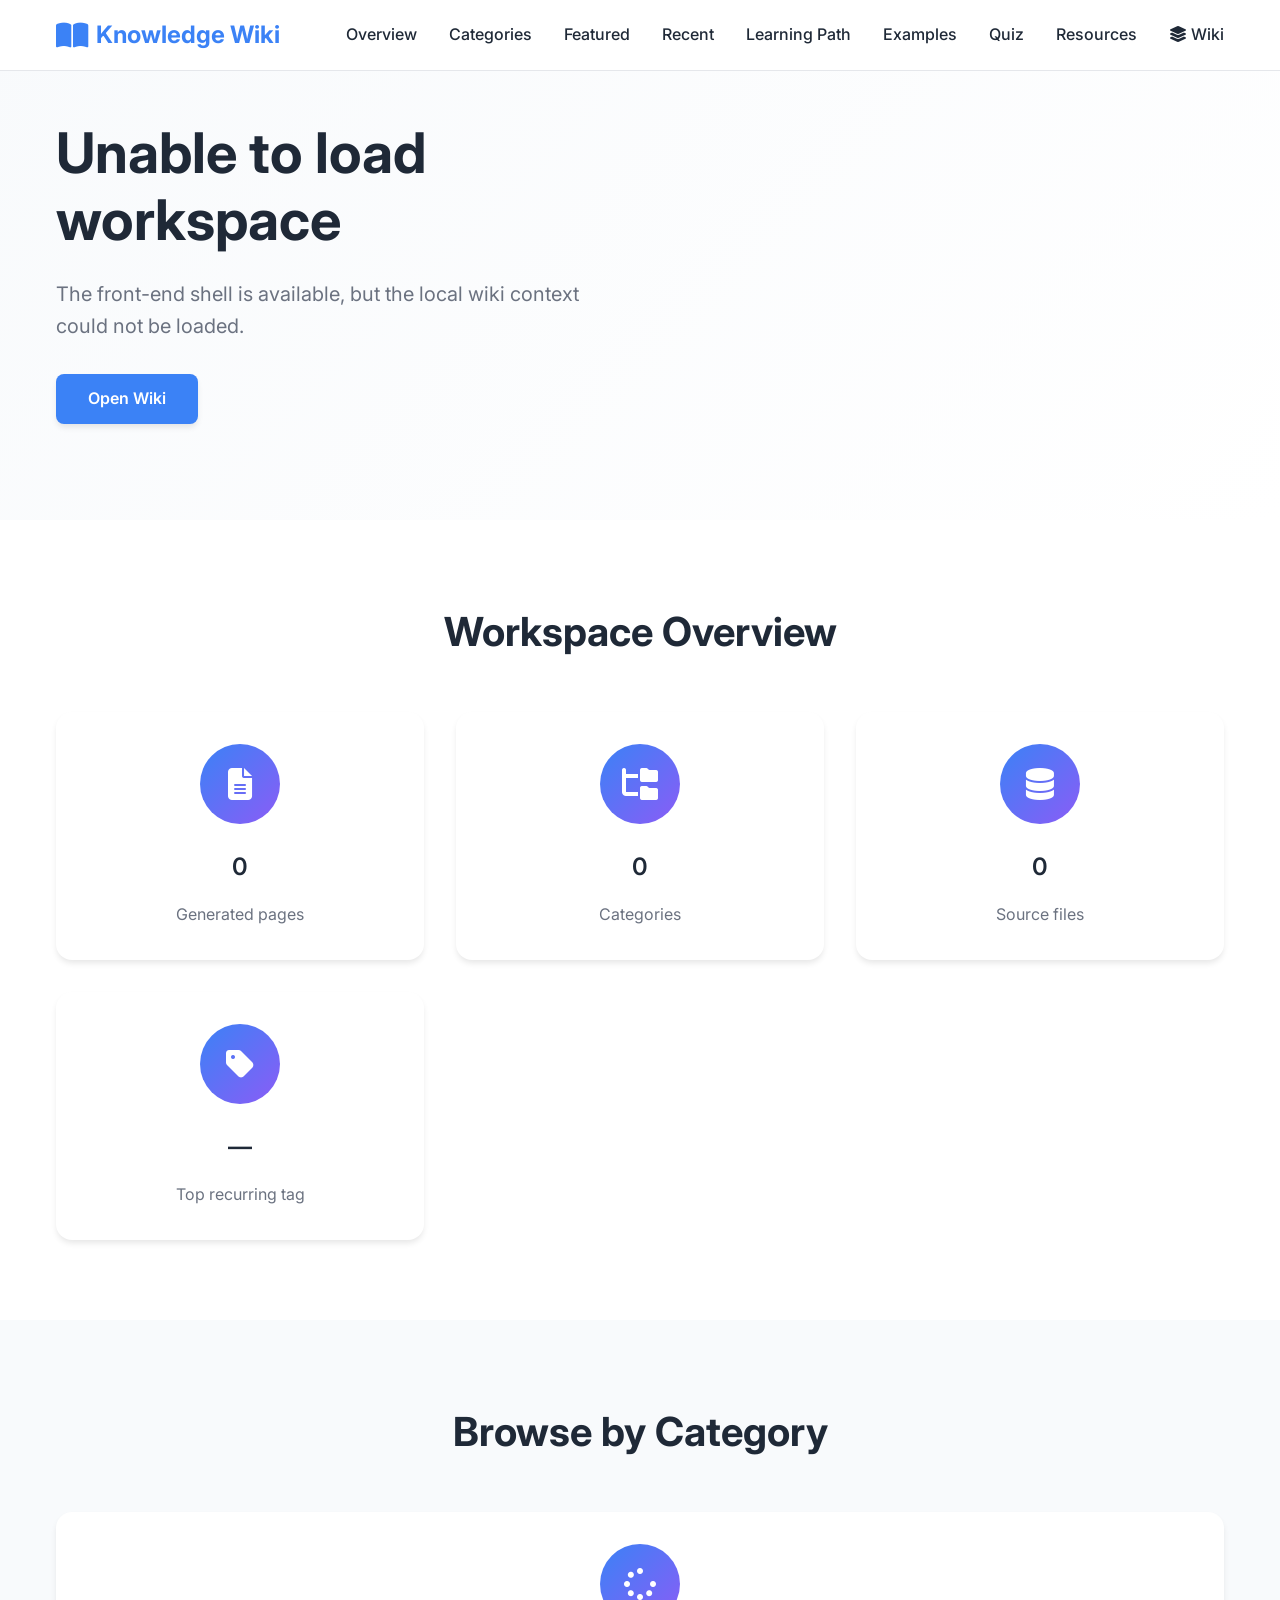
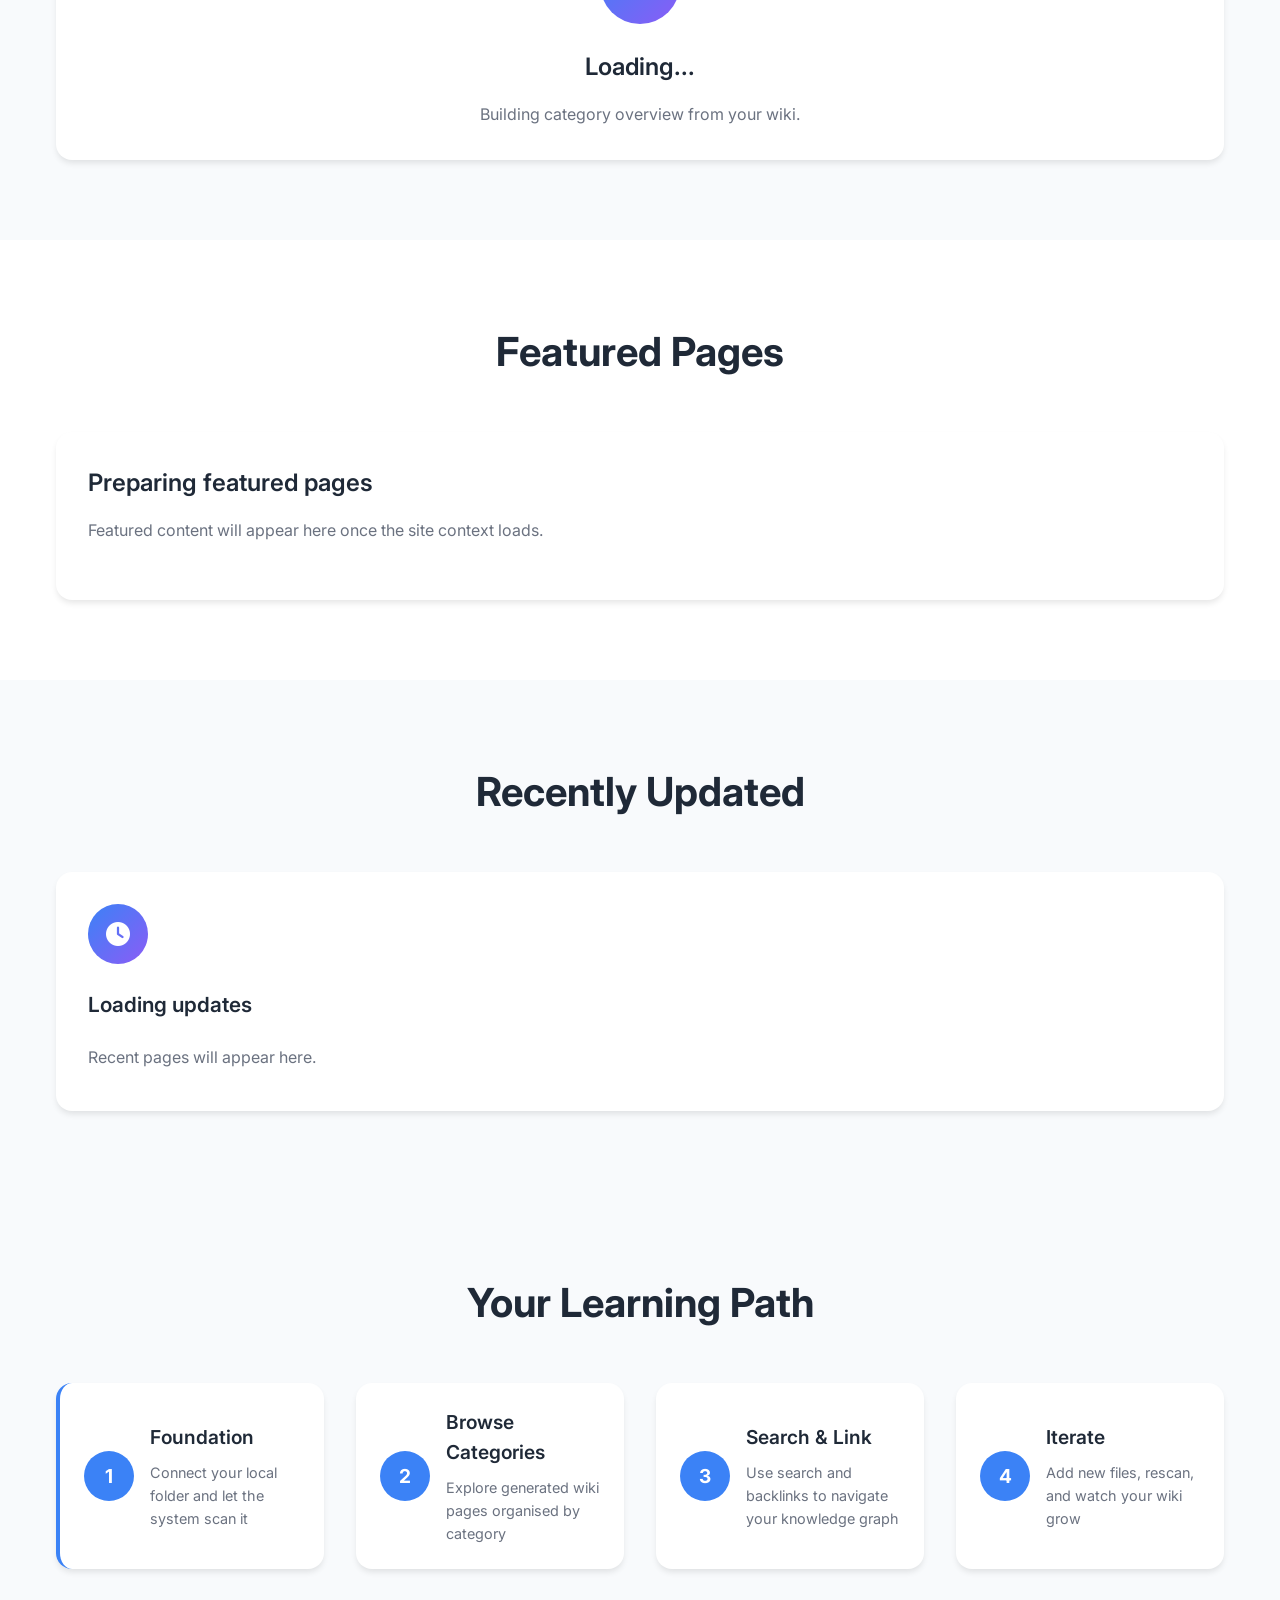
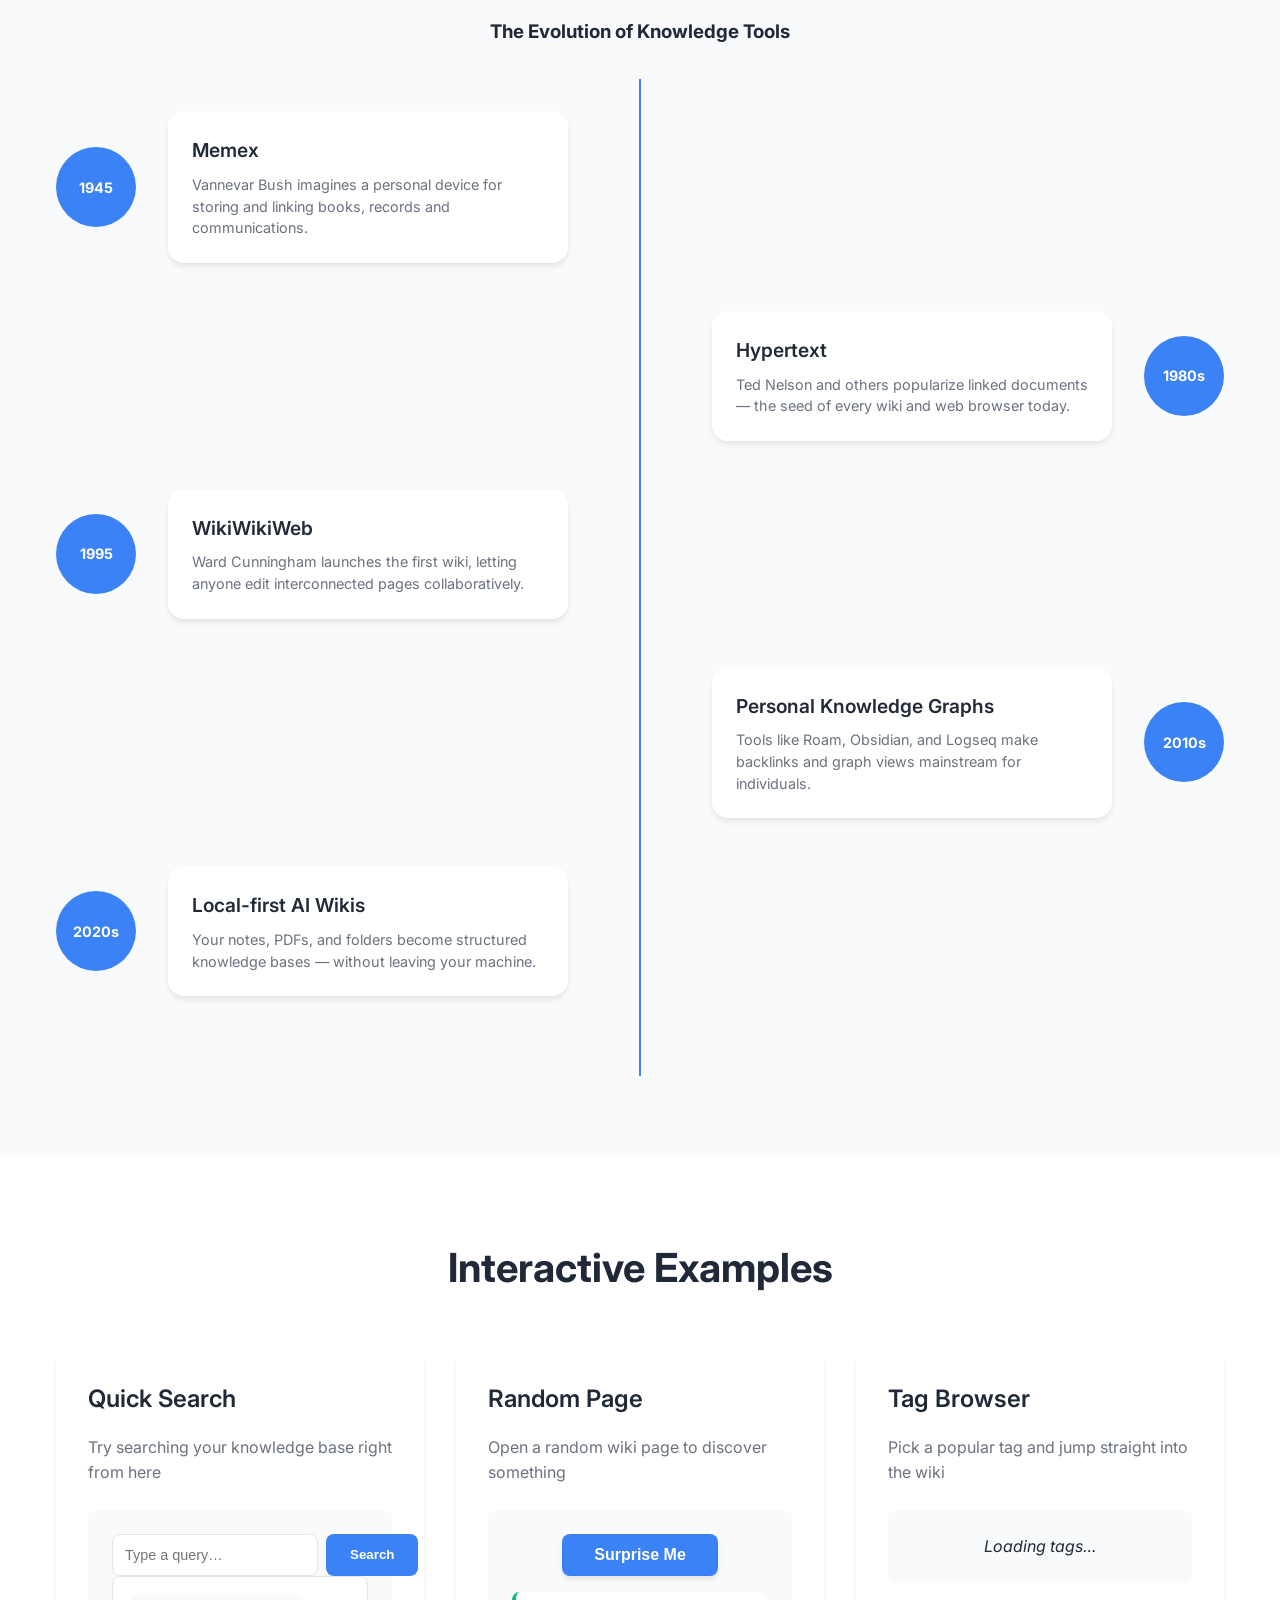
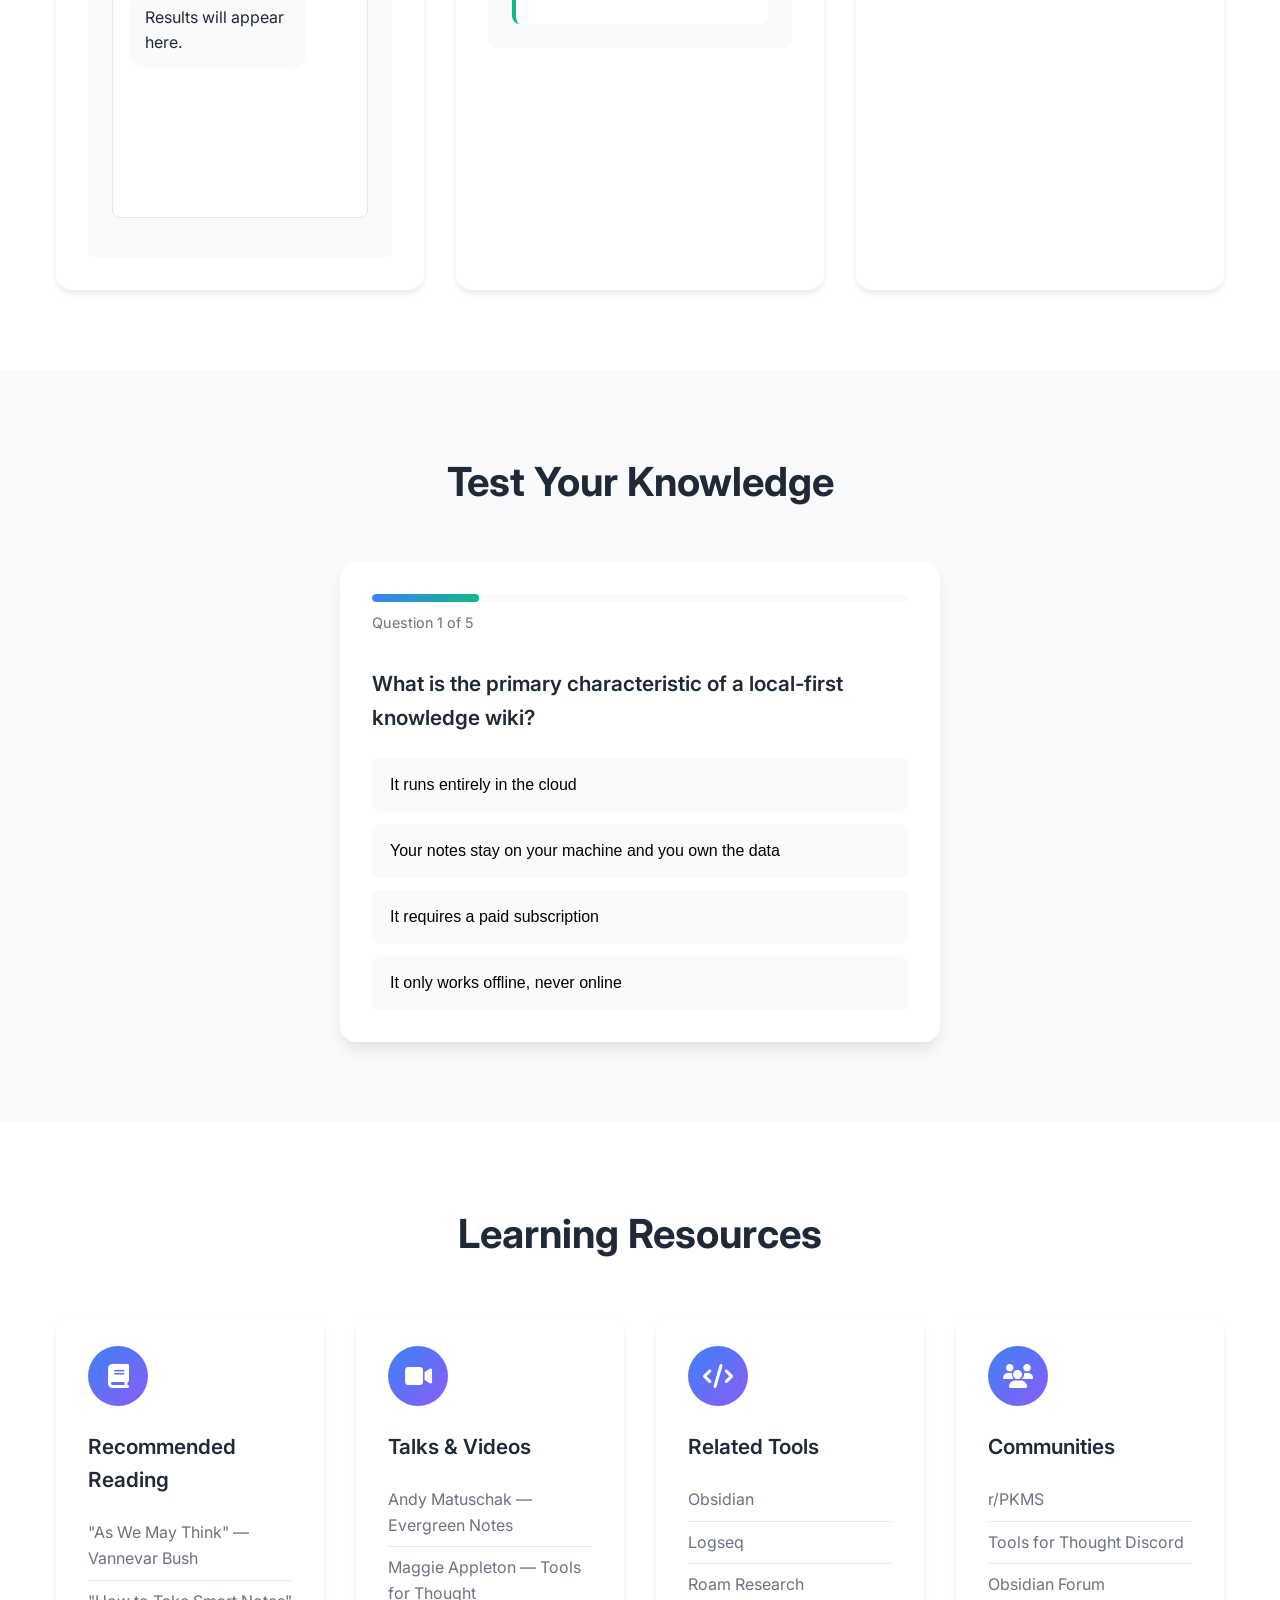
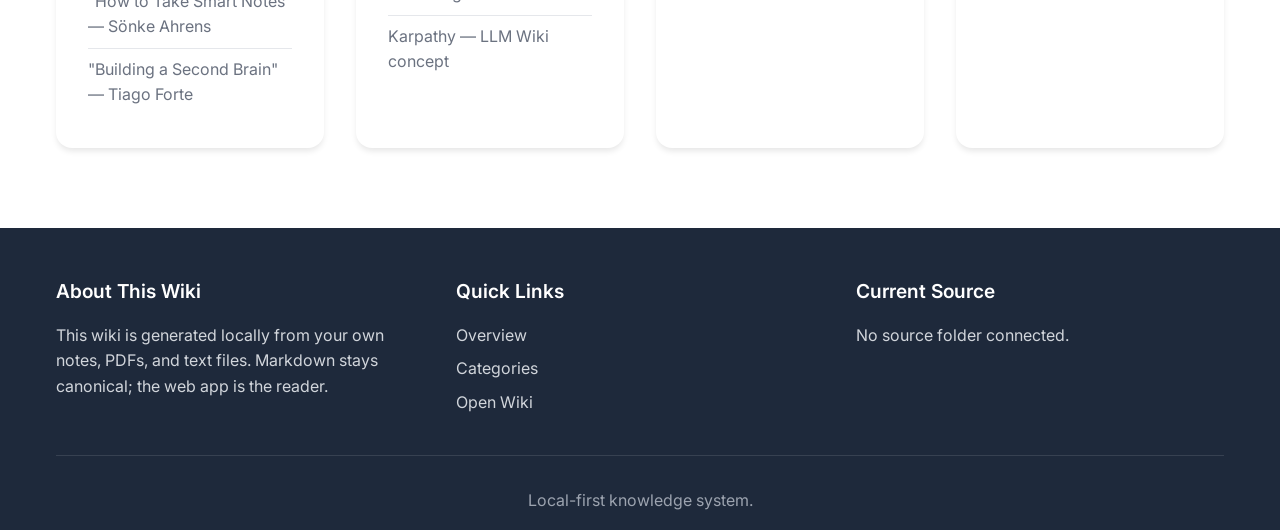
==== commit 64da224b: "Remove legacy browser links" ====
--- a/app/web/index.html
+++ b/app/web/index.html
@@ -42,18 +42,45 @@
                 <p class="hero-subtitle" id="heroSubtitle">Scan a local folder, turn it into structured Markdown, and browse it through a polished web reader.</p>
                 <div class="hero-buttons">
                     <a class="btn btn-primary" id="openWikiButton" href="wiki.html">Open Wiki</a>
-                    <a class="btn btn-secondary" id="legacyButton" href="/home">Legacy Browser</a>
                 </div>
                 <p id="heroMeta" class="hero-meta"></p>
             </div>
             <div class="hero-visual">
-                <div class="ai-animation">
-                    <div class="neural-network">
-                        <div class="node"></div>
-                        <div class="node"></div>
-                        <div class="node"></div>
-                        <div class="connection"></div>
-                    </div>
+                <div class="knowledge-graph" aria-hidden="true">
+                    <svg viewBox="0 0 320 320" xmlns="http://www.w3.org/2000/svg">
+                        <defs>
+                            <radialGradient id="kgNodeGrad" cx="50%" cy="50%" r="50%">
+                                <stop offset="0%" stop-color="#a5b4fc" stop-opacity="1"/>
+                                <stop offset="100%" stop-color="#6366f1" stop-opacity="1"/>
+                            </radialGradient>
+                            <linearGradient id="kgEdgeGrad" x1="0%" y1="0%" x2="100%" y2="0%">
+                                <stop offset="0%" stop-color="#6366f1" stop-opacity="0.15"/>
+                                <stop offset="50%" stop-color="#6366f1" stop-opacity="0.6"/>
+                                <stop offset="100%" stop-color="#6366f1" stop-opacity="0.15"/>
+                            </linearGradient>
+                        </defs>
+                        <g class="kg-edges" stroke="url(#kgEdgeGrad)" stroke-width="1.5" fill="none">
+                            <line x1="160" y1="160" x2="60" y2="80"/>
+                            <line x1="160" y1="160" x2="260" y2="70"/>
+                            <line x1="160" y1="160" x2="50" y2="220"/>
+                            <line x1="160" y1="160" x2="270" y2="230"/>
+                            <line x1="160" y1="160" x2="160" y2="40"/>
+                            <line x1="160" y1="160" x2="160" y2="280"/>
+                            <line x1="60" y1="80" x2="160" y2="40"/>
+                            <line x1="260" y1="70" x2="160" y2="40"/>
+                            <line x1="50" y1="220" x2="160" y2="280"/>
+                            <line x1="270" y1="230" x2="160" y2="280"/>
+                        </g>
+                        <g class="kg-nodes" fill="url(#kgNodeGrad)">
+                            <circle cx="160" cy="160" r="14" class="kg-core"/>
+                            <circle cx="160" cy="40"  r="9"/>
+                            <circle cx="60"  cy="80"  r="9"/>
+                            <circle cx="260" cy="70"  r="9"/>
+                            <circle cx="50"  cy="220" r="9"/>
+                            <circle cx="270" cy="230" r="9"/>
+                            <circle cx="160" cy="280" r="9"/>
+                        </g>
+                    </svg>
                 </div>
             </div>
         </div>
@@ -337,7 +364,6 @@
                         <li><a href="#overview">Overview</a></li>
                         <li><a href="#categories">Categories</a></li>
                         <li><a id="footerWikiLink" href="wiki.html">Open Wiki</a></li>
-                        <li><a id="footerLegacyLink" href="/home">Legacy Browser</a></li>
                     </ul>
                 </div>
                 <div class="footer-section">
--- a/app/web/css/style.css
+++ b/app/web/css/style.css
@@ -851,4 +851,4 @@
 
 @keyframes spin {
     to { transform: rotate(360deg); }
-}+}
